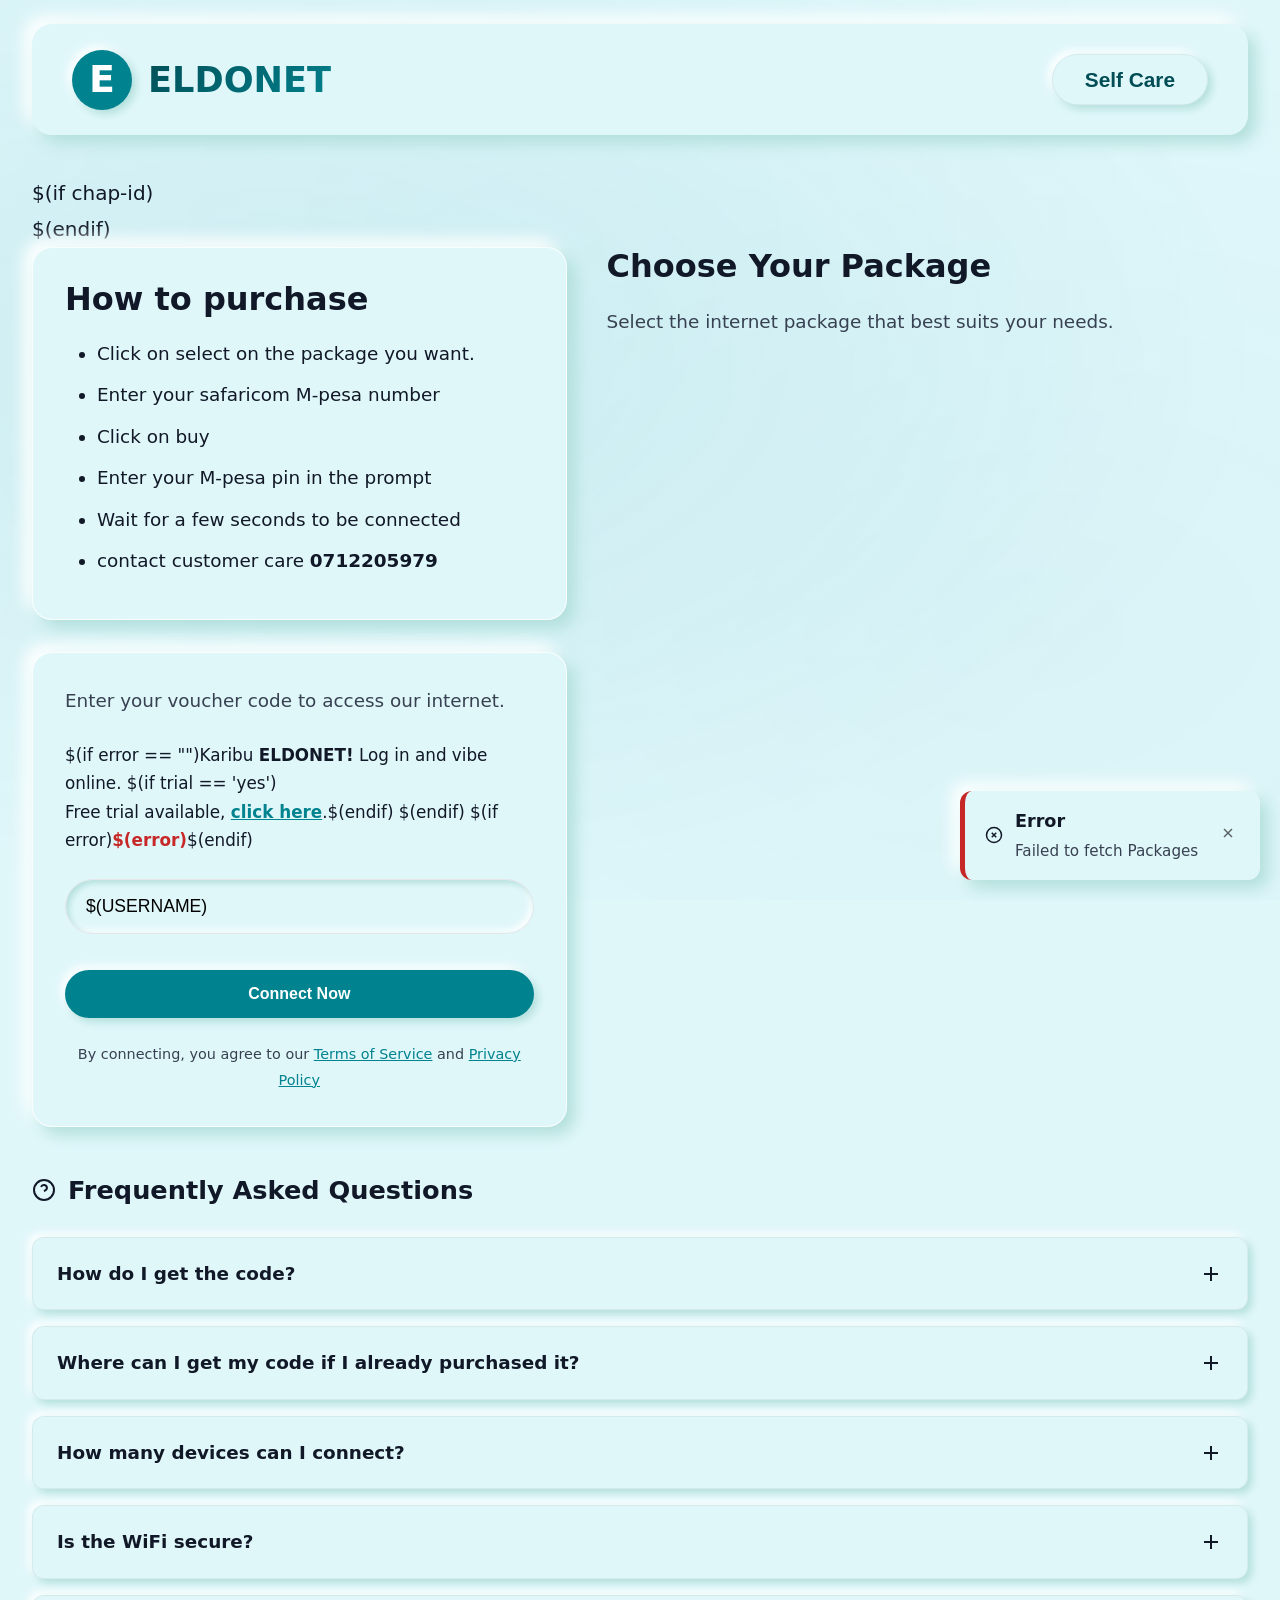
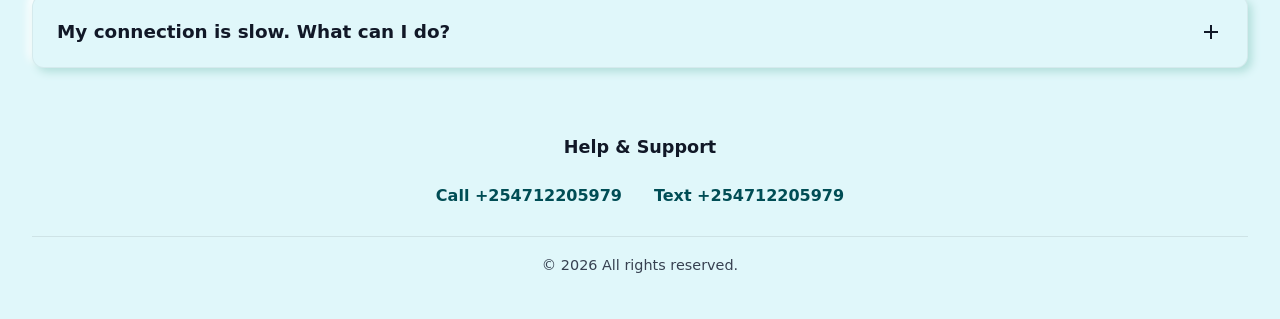
==== index.html @ ad8770f2 "Add initial HTML structure for ELDONET site" ====
<!DOCTYPE html>
<html lang="en">
<head>
    <meta charset="UTF-8" />
    <meta name="viewport" content="width=device-width, initial-scale=1.0, user-scalable=yes" />
    <title>ELDONET | Premium WiFi</title>
    <link rel="stylesheet" href="main.css" />
    <link rel="apple-touch-icon" sizes="180x180" href="./favicon.ico">
    <link rel="icon" type="image/png" sizes="32x32" href="./favicon.ico">
    <link rel="icon" type="image/png" sizes="16x16" href="./favicon.ico">
</head>
<body>
    <!-- Background Animation -->
    <div class="bg-animation">
        <div class="bg-wave"></div>
        <div class="bg-wave"></div>
        <div class="bg-wave"></div>
        <div class="bg-wave"></div>
    </div>

    <div class="container">
        <!-- Header -->
        <header class="header">
            <div class="logo">
                <div class="logo-icon">
                    <h1 id="initials"></h1>
                </div>
                <span class="logo-text">ELDONET</span>
            </div>
            <button onclick="window.location.href='#selfcare'" class="location-btn">
                <div class="location">
                    <h4>Self Care</h4>
                </div>
            </button>
        </header>

        $(if chap-id)
        <form name="sendin" action="$(link-login-only)" method="post">
            <input type="hidden" name="username"/>
            <input type="hidden" name="password"/>
            <input type="hidden" name="dst" value="$(link-orig)"/>
            <input type="hidden" name="popup" value="true"/>
        </form>
        <script src="./md5.js"></script>
        <script>
            function doLogin() {
                document.sendin.username.value = document.login.username.value.toUpperCase().split(' ').join('');
                document.sendin.password.value = hexMD5('$(chap-id)' + document.login.password.value + '$(chap-challenge)');
                document.sendin.submit();
                return false;
            }
        </script>
        $(endif)

        <!-- Login Page -->
        <div id="login-page" class="page active">
            <div class="two-column-layout">
                <!-- Left Column: How to purchase & Voucher Login -->
                <div class="left-column">
                  <div class="neu-card">
                        <h2 class="section-title">How to purchase</h2>
                        <ul class="purchase-list">
                            <li>Click on select on the package you want.</li>
                            <li>Enter your safaricom M-pesa number</li>
                            <li>Click on buy</li>
                            <li>Enter your M-pesa pin in the prompt</li>
                            <li>Wait for a few seconds to be connected</li>
                            <li>contact customer care <strong>0712205979</strong></li>
                        </ul>
                    </div> 

                    <div class="neu-card">
                        <p class="section-description">
                            Enter your voucher code to access our internet.
                        </p>
                        <form name="login" id="login" class="voucher-form" method="post" $(if chap-id) onSubmit="return doLogin()"$(endif)>
                            <input type="hidden" name="dst" value="$(link-orig)"/>
                            <input type="hidden" name="popup" value="true"/>
                            <div class="welcome-message">
                                <p class="welcome-text">
                                    $(if error == "")Karibu <strong>ELDONET!</strong> Log in and vibe online. 
                                    $(if trial == 'yes')<br/>Free trial available, <a class="trial-link" href="$(link-login-only)?dst=$(link-orig-esc)&amp;username=T-$(mac-esc)">click here</a>.$(endif)
                                    $(endif)
                                    $(if error)<span class="error-message">$(error)</span>$(endif)
                                </p>
                            </div>
                            <div class="form-group">
                                <input type="text" id="txt-code" style="text-transform: uppercase" class="input-field" name="username" value="$(username)" placeholder="Enter Voucher Code" required/>
                            </div>
                            <input type="password" name="password" hidden value="konnekt" />
                            <button type="submit" class="btn btn-primary btn-block">
                                <span>Connect Now</span>
                            </button>
                        </form>
                        <p class="terms-text">
                            By connecting, you agree to our <a href="#terms" onclick="showTermsPage(); return false;">Terms of Service</a> and <a href="#terms" onclick="showTermsPage(); return false;">Privacy Policy</a>
                        </p>
                    </div>
                </div>

                <!-- Right Column: Packages Section -->
                <div class="right-column">
                    <div class="packages-header">
                        <h2 class="section-title">Choose Your Package</h2>
                        <p class="section-description">
                            Select the internet package that best suits your needs.
                        </p>
                    </div>
                    <div class="package-grid" id="packageGrid">
                        <!-- Package cards will be inserted here by JavaScript -->
                    </div>
                </div>
            </div>

            <!-- FAQ Section -->
            <div class="faq-section">
                <div class="faq-title">
                    <svg xmlns="http://www.w3.org/2000/svg" width="24" height="24" viewBox="0 0 24 24" fill="none" stroke="currentColor" stroke-width="2">
                        <circle cx="12" cy="12" r="10"></circle>
                        <path d="M9.09 9a3 3 0 0 1 5.83 1c0 2-3 3-3 3"></path>
                        <line x1="12" y1="17" x2="12.01" y2="17"></line>
                    </svg>
                    <h3>Frequently Asked Questions</h3>
                </div>

                <div class="accordion">
                    <div class="accordion-item">
                        <div class="accordion-header">
                            <span>How do I get the code?</span>
                            <div class="accordion-icon">
                                <svg width="18" height="18" viewBox="0 0 24 24" fill="none" stroke="currentColor" stroke-width="2">
                                    <line x1="12" y1="5" x2="12" y2="19"></line>
                                    <line x1="5" y1="12" x2="19" y2="12"></line>
                                </svg>
                            </div>
                        </div>
                        <div class="accordion-content">
                            <p>To get a code, scroll through our packages and click on select. Enter your phone number, you will be prompted to enter your mpesa pin. After this, you will be connected automatically.</p>
                        </div>
                    </div>

                    <div class="accordion-item">
                        <div class="accordion-header">
                            <span>Where can I get my code if I already purchased it?</span>
                            <div class="accordion-icon">
                                <svg width="18" height="18" viewBox="0 0 24 24" fill="none" stroke="currentColor" stroke-width="2">
                                    <line x1="12" y1="5" x2="12" y2="19"></line>
                                    <line x1="5" y1="12" x2="19" y2="12"></line>
                                </svg>
                            </div>
                        </div>
                        <div class="accordion-content">
                            <p>Voucher codes are normally sent to you via sms. If you didn't get one after your purchase, click on self care on top of the page to access it.</p>
                        </div>
                    </div>

                    <div class="accordion-item">
                        <div class="accordion-header">
                            <span>How many devices can I connect?</span>
                            <div class="accordion-icon">
                                <svg width="18" height="18" viewBox="0 0 24 24" fill="none" stroke="currentColor" stroke-width="2">
                                    <line x1="12" y1="5" x2="12" y2="19"></line>
                                    <line x1="5" y1="12" x2="19" y2="12"></line>
                                </svg>
                            </div>
                        </div>
                        <div class="accordion-content">
                            <p>The number of devices you can connect is only one.</p>
                        </div>
                    </div>

                    <div class="accordion-item">
                        <div class="accordion-header">
                            <span>Is the WiFi secure?</span>
                            <div class="accordion-icon">
                                <svg width="18" height="18" viewBox="0 0 24 24" fill="none" stroke="currentColor" stroke-width="2">
                                    <line x1="12" y1="5" x2="12" y2="19"></line>
                                    <line x1="5" y1="12" x2="19" y2="12"></line>
                                </svg>
                            </div>
                        </div>
                        <div class="accordion-content">
                            <p>No, this is an open and public WiFi. You are advised to safeguard your personal information while connected to it.</p>
                        </div>
                    </div>

                    <div class="accordion-item">
                        <div class="accordion-header">
                            <span>My connection is slow. What can I do?</span>
                            <div class="accordion-icon">
                                <svg width="18" height="18" viewBox="0 0 24 24" fill="none" stroke="currentColor" stroke-width="2">
                                    <line x1="12" y1="5" x2="12" y2="19"></line>
                                    <line x1="5" y1="12" x2="19" y2="12"></line>
                                </svg>
                            </div>
                        </div>
                        <div class="accordion-content">
                            <p>If you're experiencing slow speeds, try moving closer to an access point, restart your device. Peak usage times (evening) may affect performance.</p>
                        </div>
                    </div>
                </div>
            </div>
        </div>

        <!-- Self Care Page -->
        <div id="selfcare-page" class="page">
            <div class="neu-card">
                <div class="flex-between">
                    <h2 class="section-title">Self Care Portal</h2>
                    <button onclick="window.location.href='#'" class="btn-sm">← Back to Home</button>
                </div>
                <p class="section-description">
                    Enter your phone number to view your active vouchers and manage your account.
                </p>

                <form id="selfcare-phone-form" class="phone-form" onsubmit="event.preventDefault(); fetchVouchers();">
                    <p id="selfcare-errorText" class="error-text"></p>
                    <div class="form-group">
                        <input type="tel" id="selfcare-phone-number" class="input-field" placeholder="Enter Phone Number (e.g., 07XX XXX XXX)" required />
                    </div>
                    <button type="submit" class="btn btn-primary">
                        <span>View My Vouchers</span>
                    </button>
                </form>

                <div id="selfcare-vouchers-container" class="vouchers-container"></div>
            </div>
        </div>

        <!-- Terms Page -->
        <div id="terms-page" class="page">
            <div class="neu-card">
                <div class="flex-between">
                    <h2 class="section-title">📄 Terms & Conditions</h2>
                    <button onclick="window.location.href='#'" class="btn-sm">← Back to Home</button>
                </div>
                <p class="terms-date">Effective Date: April 14, 2025</p>
                <div class="terms-content">
                    <p>By using ELDONET's hotspot internet, you agree to the following terms:</p>
                    <h4>1. Hotspot Service</h4>
                    <p>ELDONET offers prepaid internet via voucher codes. Access is limited to the data and duration purchased.</p>
                    <h4>2. Usage Rules</h4>
                    <ul>
                        <li>No illegal activity is allowed (e.g., spamming, hacking, piracy).</li>
                        <li>One voucher = one device at a time (unless otherwise stated).</li>
                    </ul>
                    <h4>3. Payments</h4>
                    <ul>
                        <li>All hotspot payments are prepaid.</li>
                        <li>No refunds will be issued once a code is activated.</li>
                    </ul>
                    <h4>4. Privacy</h4>
                    <p>We collect basic details for service provision and performance improvement.</p>
                    <h4>5. Contact & Support</h4>
                    <p>For issues or feedback, contact us: 📞 +254712205979</p>
                </div>
                <div class="modal-actions">
                    <button onclick="window.location.href='#'" class="btn btn-primary">I Accept</button>
                </div>
            </div>
        </div>

        <!-- Purchase Modal -->
        <div id="purchase-modal" class="modal">
            <div class="modal-content">
                <h3 class="modal-title">ELDONET</h3>
                <p id="modal-message" class="modal-message"></p>
                <form id="Buy-form" class="voucher-form">
                    <div class="form-group">
                        <input type="number" id="phoneNumber" name="phone" class="input-field" placeholder="Enter phone 07XXXXXXXX" required />
                    </div>
                    <button type="submit" class="btn btn-primary btn-block">Buy Plan</button>
                </form>
                <div class="modal-actions">
                    <button id="modal-close" class="btn modal-btn">Close</button>
                </div>
            </div>
        </div>

        <!-- Footer -->
        <footer>
            <div class="footer-grid">
                <div>
                    <h4 class="footer-title">Help & Support</h4>
                    <ul class="footer-list">
                        <li><a href="tel:+254712205979" class="footer-link">Call +254712205979</a></li>
                        <li><a href="sms:+254712205979" class="footer-link">Text +254712205979</a></li>
                    </ul>
                </div>
            </div>
            <div class="copyright">
                © <span id="current-year"></span> All rights reserved.
            </div>
        </footer>
    </div>

    <script src="./jquery-3.6.0.min.js"></script>
    <script src="./main.js"></script>
</body>
</html>
---- main.css ----
:root {
    --base-bg: #e0f7fa;

    /* Neumorphism shadows */
    --light-shadow: #ffffff;
    --dark-shadow: #b2dfdb;

    /* Primary (aqua) */
    --primary: #00838f;
    --primary-dark: #004d55;
    --primary-light: #4dd0e1;

    /* Status colors (balanced, less harsh) */
    --success: #2e7d32;
    --warning: #e65100;
    --danger: #c62828;

    /* Neutrals */
    --dark: #111827;
    --light: #ffffff;
    --gray: #374151;
    --gray-light: #e5e7eb;

    /* Radius */
    --radius-sm: 0.5rem;
    --radius: 0.75rem;
    --radius-lg: 1.25rem;
    --radius-full: 9999px;

    /* Motion */
    --transition: all 0.3s cubic-bezier(0.4, 0, 0.2, 1);

    /* Neumorphism shadows */
    --neu-shadow-sm: 4px 4px 8px var(--dark-shadow), -4px -4px 8px var(--light-shadow);
    --neu-shadow: 8px 8px 16px var(--dark-shadow), -8px -8px 16px var(--light-shadow);
    --neu-shadow-lg: 12px 12px 24px var(--dark-shadow), -12px -12px 24px var(--light-shadow);
    --neu-shadow-inset: inset 4px 4px 8px var(--dark-shadow), inset -4px -4px 8px var(--light-shadow);
}

* {
    margin: 0;
    padding: 0;
    box-sizing: border-box;
}

body {
    font-family: 'Segoe UI', 'Inter', system-ui, -apple-system, 'Roboto', sans-serif;
    background: var(--base-bg);
    background-image: url('./BG.jpg');
    background-repeat: no-repeat;
    background-position: right;
    background-attachment: fixed;
    background-size: contain;
    color: var(--dark);
    line-height: 1.8;
    min-height: 100vh;
    font-size: 20px;
}

/* Background Animation */
.bg-animation {
    position: fixed;
    top: 0;
    left: 0;
    width: 100%;
    height: 100%;
    z-index: -2;
    overflow: hidden;
    opacity: 0.5;
}

.bg-wave {
    position: absolute;
    bottom: 0;
    left: 0;
    width: 100%;
    height: 100%;
    background: radial-gradient(ellipse at 20% 40%, rgba(0, 131, 143, 0.08) 0%, transparent 70%);
    animation: waveShift 30s infinite alternate ease-in-out;
}

.bg-wave:nth-child(2) {
    background: radial-gradient(ellipse at 80% 70%, rgba(0, 131, 143, 0.06) 0%, transparent 70%);
    animation-duration: 35s;
    animation-delay: -10s;
}

.bg-wave:nth-child(3) {
    background: radial-gradient(circle at 40% 30%, rgba(77, 208, 225, 0.05) 0%, transparent 70%);
    animation-duration: 40s;
}

@keyframes waveShift {
    0% { transform: translateX(-3%) scale(1); opacity: 0.4; }
    100% { transform: translateX(3%) scale(1.05); opacity: 0.6; }
}

/* Container */
.container {
    max-width: 1400px;
    margin: 0 auto;
    padding: 1.5rem 2rem;
    position: relative;
}

/* Header */
.header {
    display: flex;
    justify-content: space-between;
    align-items: center;
    flex-wrap: wrap;
    gap: 1.5rem;
    margin-bottom: 2.5rem;
    padding: 1.5rem 2.5rem;
    background: var(--base-bg);
    border-radius: var(--radius-lg);
    box-shadow: var(--neu-shadow);
}

.logo {
    display: flex;
    align-items: center;
    gap: 1rem;
}

.logo-icon {
    width: 60px;
    height: 60px;
    background: var(--primary);
    border-radius: var(--radius-full);
    display: flex;
    align-items: center;
    justify-content: center;
    box-shadow: var(--neu-shadow-sm);
    color: white;
}

.logo-icon h1 {
    font-size: 38px;
    font-weight: 700;
}

.logo-text {
    font-size: 2.2rem;
    font-weight: 700;
    background: linear-gradient(135deg, var(--primary-dark), var(--primary));
    background-clip: text;
    -webkit-background-clip: text;
    color: transparent;
}

.location {
    background: var(--base-bg);
    padding: 0.8rem 2rem;
    border-radius: var(--radius-full);
    box-shadow: var(--neu-shadow-sm);
    cursor: pointer;
    transition: var(--transition);
    border: 1px solid rgba(0,0,0,0.05);
}

.location:hover {
    box-shadow: var(--neu-shadow-inset);
    transform: scale(0.98);
}

.location h4 {
    color: var(--primary-dark);
    font-weight: 700;
    font-size: 1.3rem;
}

.location-btn {
    background: none;
    border: none;
    cursor: pointer;
}

/* Two Column Layout */
.two-column-layout {
    display: grid;
    grid-template-columns: 1fr 1.2fr;
    gap: 2.5rem;
    margin-bottom: 2.5rem;
}

.left-column {
    display: flex;
    flex-direction: column;
    gap: 2rem;
}

.right-column {
    display: flex;
    flex-direction: column;
}

/* Page Navigation */
.page {
    display: none;
}

.page.active {
    display: block;
}

/* Neu Card */
.neu-card {
    background: var(--base-bg);
    border-radius: var(--radius-lg);
    padding: 2rem;
    box-shadow: var(--neu-shadow);
    transition: var(--transition);
    border: 1px solid rgba(255,255,255,0.8);
}

.neu-card:hover {
    box-shadow: var(--neu-shadow-lg);
}

.section-title {
    font-size: 2rem;
    font-weight: 700;
    margin-bottom: 1.25rem;
    color: var(--dark);
    line-height: 1.2;
}

.section-description {
    color: var(--gray);
    margin-bottom: 1.5rem;
    font-size: 1.15rem;
    line-height: 1.7;
}

.purchase-list {
    padding-left: 2rem;
    margin: 0;
}

.purchase-list li {
    margin-bottom: 0.75rem;
    font-size: 1.15rem;
    line-height: 1.6;
}

/* PACKAGE GRID - Responsive grid for all devices */
.package-grid {
    display: grid;
    grid-template-columns: repeat(auto-fit, minmax(240px, 1fr));
    gap: 1.5rem;
    margin-top: 1rem;
}

/* Compact Package Card */
.package-card {
    background: var(--primary);
    border-radius: var(--radius);
    padding: 1.5rem;
    box-shadow: var(--neu-shadow-sm);
    transition: transform 0.2s ease, box-shadow 0.2s ease;
    display: flex;
    flex-direction: column;
}

.package-card:hover {
    transform: translateY(-3px);
    box-shadow: var(--neu-shadow);
}

.package-title {
    font-size: 1.4rem;
    font-weight: 700;
    color: var(--light);
    margin-bottom: 0.5rem;
}

.package-description {
    color: rgba(255,255,255,0.9);
    font-size: 1rem;
    margin-bottom: 1rem;
    line-height: 1.6;
}

.package-price {
    font-size: 1.8rem;
    font-weight: 800;
    color: var(--light);
    margin: 0.5rem 0;
}

.price-period {
    font-size: 0.9rem;
    font-weight: normal;
    color: rgba(255,255,255,0.8);
}

.divider {
    height: 1px;
    background: linear-gradient(90deg, rgba(255,255,255,0.5), transparent);
    margin: 0.75rem 0;
}

.feature-list {
    list-style: none;
    margin: 0.75rem 0;
}

.feature-item {
    display: flex;
    align-items: center;
    gap: 0.75rem;
    margin-bottom: 0.5rem;
    font-size: 1rem;
    color: var(--light);
}

.feature-icon {
    color: var(--light);
    font-weight: bold;
    font-size: 1.2rem;
}

.btn {
    background: var(--base-bg);
    border: none;
    padding: 0.9rem 1.5rem;
    border-radius: var(--radius-full);
    font-weight: 700;
    font-size: 1rem;
    color: var(--primary-dark);
    box-shadow: var(--neu-shadow-sm);
    cursor: pointer;
    transition: var(--transition);
    margin-top: 0.75rem;
    min-height: 48px;
}

.btn-primary {
    background: var(--primary);
    color: white;
}

.btn-primary:hover {
    background: var(--primary-dark);
    transform: scale(0.98);
}

.btn-block {
    width: 100%;
}

.btn-sm {
    background: var(--base-bg);
    border: none;
    padding: 0.7rem 1.4rem;
    border-radius: var(--radius-full);
    box-shadow: var(--neu-shadow-sm);
    cursor: pointer;
    font-size: 0.95rem;
}

/* Form Elements */
.input-field {
    background: var(--base-bg);
    border: 1px solid var(--gray-light);
    padding: 1rem 1.25rem;
    border-radius: var(--radius-full);
    box-shadow: inset 3px 3px 6px var(--dark-shadow), inset -3px -3px 6px var(--light-shadow);
    width: 100%;
    font-size: 1.1rem;
    outline: none;
    min-height: 55px;
}

.input-field:focus {
    box-shadow: inset 4px 4px 8px var(--dark-shadow), inset -4px -4px 8px var(--light-shadow);
    border-color: var(--primary);
}

.form-group {
    margin-bottom: 1.5rem;
}

.welcome-message {
    margin-bottom: 1.5rem;
}

.welcome-text {
    font-size: 1.05rem;
    color: var(--dark);
    line-height: 1.7;
}

.error-message {
    color: var(--danger);
    font-weight: 600;
}

.trial-link {
    color: var(--primary);
    text-decoration: underline;
    font-weight: 600;
}

.terms-text {
    font-size: 0.9rem;
    text-align: center;
    margin-top: 1.5rem;
    color: var(--gray);
}

.terms-text a {
    color: var(--primary);
    text-decoration: underline;
}

/* Accordion - FULLY RESTORED AND ENHANCED */
.accordion {
    margin-top: 1.5rem;
}

.accordion-item {
    margin-bottom: 1rem;
    background: var(--base-bg);
    border-radius: var(--radius);
    box-shadow: var(--neu-shadow-sm);
    overflow: hidden;
    border: 1px solid rgba(0,0,0,0.05);
}

.accordion-header {
    display: flex;
    justify-content: space-between;
    align-items: center;
    padding: 1.2rem 1.5rem;
    cursor: pointer;
    font-weight: 700;
    font-size: 1.15rem;
    min-height: 55px;
    color: var(--dark);
    transition: background-color 0.3s ease;
}

.accordion-header:hover {
    background: rgba(0, 131, 143, 0.05);
}

.accordion-header.active {
    background: rgba(0, 131, 143, 0.1);
    color: var(--primary-dark);
}

.accordion-icon {
    display: flex;
    align-items: center;
    justify-content: center;
    transition: transform 0.3s ease;
    flex-shrink: 0;
    margin-left: 1rem;
}

.accordion-icon svg {
    transition: transform 0.3s ease;
    width: 24px;
    height: 24px;
    stroke: currentColor;
}

.accordion-header.active .accordion-icon svg {
    transform: rotate(45deg);
}

.accordion-content {
    max-height: 0;
    overflow: hidden;
    transition: max-height 0.4s ease, padding 0.4s ease;
    padding: 0 1.5rem;
}

.accordion-content.active {
    max-height: 500px;
    padding: 0 1.5rem 1.2rem 1.5rem;
}

.accordion-content p {
    font-size: 1rem;
    color: var(--gray);
    line-height: 1.7;
}

.faq-section {
    margin-top: 2.5rem;
}

.faq-title {
    display: flex;
    align-items: center;
    gap: 0.75rem;
    margin-bottom: 1.5rem;
}

.faq-title h3 {
    font-size: 1.6rem;
    font-weight: 700;
    color: var(--dark);
}

/* Vouchers */
.vouchers-container {
    display: grid;
    grid-template-columns: repeat(auto-fill, minmax(280px, 1fr));
    gap: 1.5rem;
    margin-top: 1.5rem;
}

.voucher-card {
    background: var(--base-bg);
    border-radius: var(--radius);
    padding: 1.2rem;
    box-shadow: var(--neu-shadow-sm);
    border: 1px solid rgba(0,0,0,0.05);
}

.voucher-header {
    display: flex;
    justify-content: space-between;
    align-items: center;
    margin-bottom: 0.75rem;
}

.voucher-type {
    font-weight: 700;
    color: var(--primary);
    font-size: 1.1rem;
}

.status-indicator {
    width: 12px;
    height: 12px;
    border-radius: 50%;
    background: var(--success);
    display: inline-block;
    margin-right: 6px;
}

.status-indicator.expired {
    background: var(--danger);
}

.voucher-code {
    font-family: monospace;
    background: var(--gray-light);
    padding: 0.3rem 0.8rem;
    border-radius: var(--radius-sm);
    display: inline-block;
    margin: 0.5rem 0;
    font-weight: bold;
    font-size: 1.1rem;
    border: 1px solid rgba(0,0,0,0.1);
}

.voucher-info {
    font-size: 0.95rem;
    margin: 0.5rem 0;
    color: var(--gray);
    line-height: 1.6;
}

.voucher-footer {
    display: flex;
    justify-content: space-between;
    align-items: center;
    margin-top: 0.75rem;
    flex-wrap: wrap;
    gap: 0.5rem;
}

.voucher-validity {
    font-size: 0.85rem;
    color: var(--gray);
}

.voucher-action {
    background: var(--base-bg);
    border: none;
    padding: 0.5rem 1.2rem;
    border-radius: var(--radius-full);
    box-shadow: var(--neu-shadow-sm);
    cursor: pointer;
    font-size: 0.95rem;
    font-weight: 700;
    min-height: 44px;
}

/* Modal */
.modal {
    display: none;
    position: fixed;
    top: 0;
    left: 0;
    width: 100%;
    height: 100%;
    background: rgba(0, 0, 0, 0.5);
    align-items: center;
    justify-content: center;
    z-index: 1000;
    backdrop-filter: blur(4px);
}

.modal.active {
    display: flex;
}

.modal-content {
    background: var(--base-bg);
    max-width: 500px;
    width: 90%;
    border-radius: var(--radius-lg);
    padding: 2rem;
    box-shadow: var(--neu-shadow-lg);
    border: 1px solid rgba(255,255,255,0.8);
}

.modal-title {
    font-size: 1.6rem;
    margin-bottom: 1rem;
    color: var(--primary-dark);
    font-weight: 700;
}

.modal-message {
    margin-bottom: 1.5rem;
    font-size: 1.1rem;
    line-height: 1.6;
}

.modal-actions {
    display: flex;
    justify-content: flex-end;
    margin-top: 1.5rem;
    gap: 1rem;
}

/* Footer */
.footer-grid {
    margin-top: 2.5rem;
    padding: 1.5rem 0;
    text-align: center;
}

.footer-title {
    font-size: 1.1rem;
    font-weight: 700;
    margin-bottom: 0.75rem;
    color: var(--dark);
}

.footer-list {
    list-style: none;
    display: flex;
    justify-content: center;
    gap: 2rem;
    flex-wrap: wrap;
}

.footer-link {
    text-decoration: none;
    color: var(--primary-dark);
    font-size: 1rem;
    font-weight: 600;
}

.footer-link:hover {
    text-decoration: underline;
}

.copyright {
    text-align: center;
    font-size: 0.9rem;
    color: var(--gray);
    padding: 1rem;
    border-top: 1px solid rgba(0, 0, 0, 0.08);
}

/* Toast */
.toast-container {
    position: fixed;
    z-index: 1100;
    bottom: 20px;
    right: 20px;
    display: flex;
    flex-direction: column;
    gap: 10px;
}

.toast {
    background: var(--base-bg);
    border-radius: var(--radius);
    padding: 15px 20px;
    display: flex;
    align-items: center;
    gap: 12px;
    box-shadow: var(--neu-shadow);
    min-width: 300px;
    transform: translateX(120%);
    transition: transform 0.3s ease;
}

.toast.show {
    transform: translateX(0);
}

.toast-success {
    border-left: 5px solid var(--success);
}

.toast-error {
    border-left: 5px solid var(--danger);
}

.toast-icon {
    display: flex;
    align-items: center;
    flex-shrink: 0;
}

.toast-content {
    flex: 1;
}

.toast-title {
    font-weight: 700;
    font-size: 1.1rem;
    color: var(--dark);
}

.toast-message {
    font-size: 0.95rem;
    color: var(--gray);
}

.toast-close {
    background: none;
    border: none;
    cursor: pointer;
    opacity: 0.6;
    font-size: 1.2rem;
    padding: 0.25rem;
}

.flex-between {
    display: flex;
    justify-content: space-between;
    align-items: center;
    margin-bottom: 1.5rem;
}

.error-text {
    color: var(--danger);
    font-size: 0.95rem;
    margin-bottom: 0.75rem;
    font-weight: 600;
}

/* Mobile Responsive */
@media (max-width: 900px) {
    .two-column-layout {
        grid-template-columns: 1fr;
        gap: 2rem;
    }
    
    .container {
        padding: 1.25rem;
    }
    
    .package-grid {
        grid-template-columns: repeat(auto-fit, minmax(220px, 1fr));
        gap: 1rem;
    }
    
    body {
        font-size: 19px;
    }
}

@media (max-width: 600px) {
    .package-grid {
        grid-template-columns: 1fr 1fr;
        gap: 1rem;
    }
    
    .package-card {
        padding: 1rem;
    }
    
    .package-title {
        font-size: 1.2rem;
    }
    
    .package-price {
        font-size: 1.5rem;
    }
    
    .feature-item {
        font-size: 0.9rem;
    }
    
    .btn {
        padding: 0.7rem 1rem;
        font-size: 0.9rem;
    }
    
    .section-title {
        font-size: 1.6rem;
    }
    
    .header {
        padding: 1rem 1.5rem;
        flex-direction: column;
        align-items: flex-start;
    }
    
    .logo-text {
        font-size: 1.6rem;
    }
    
    .logo-icon {
        width: 50px;
        height: 50px;
    }
    
    .logo-icon h1 {
        font-size: 30px;
    }
    
    .accordion-header {
        font-size: 1.05rem;
        padding: 1rem 1.2rem;
    }
    
    .faq-title h3 {
        font-size: 1.4rem;
    }
    
    body {
        font-size: 18px;
    }
}

@media (max-width: 480px) {
    .package-grid {
        grid-template-columns: 1fr 1fr;
        gap: 0.75rem;
    }
    
    .neu-card {
        padding: 1.25rem;
    }
    
    .purchase-list li {
        font-size: 1rem;
    }
    
    .vouchers-container {
        grid-template-columns: 1fr;
    }
}
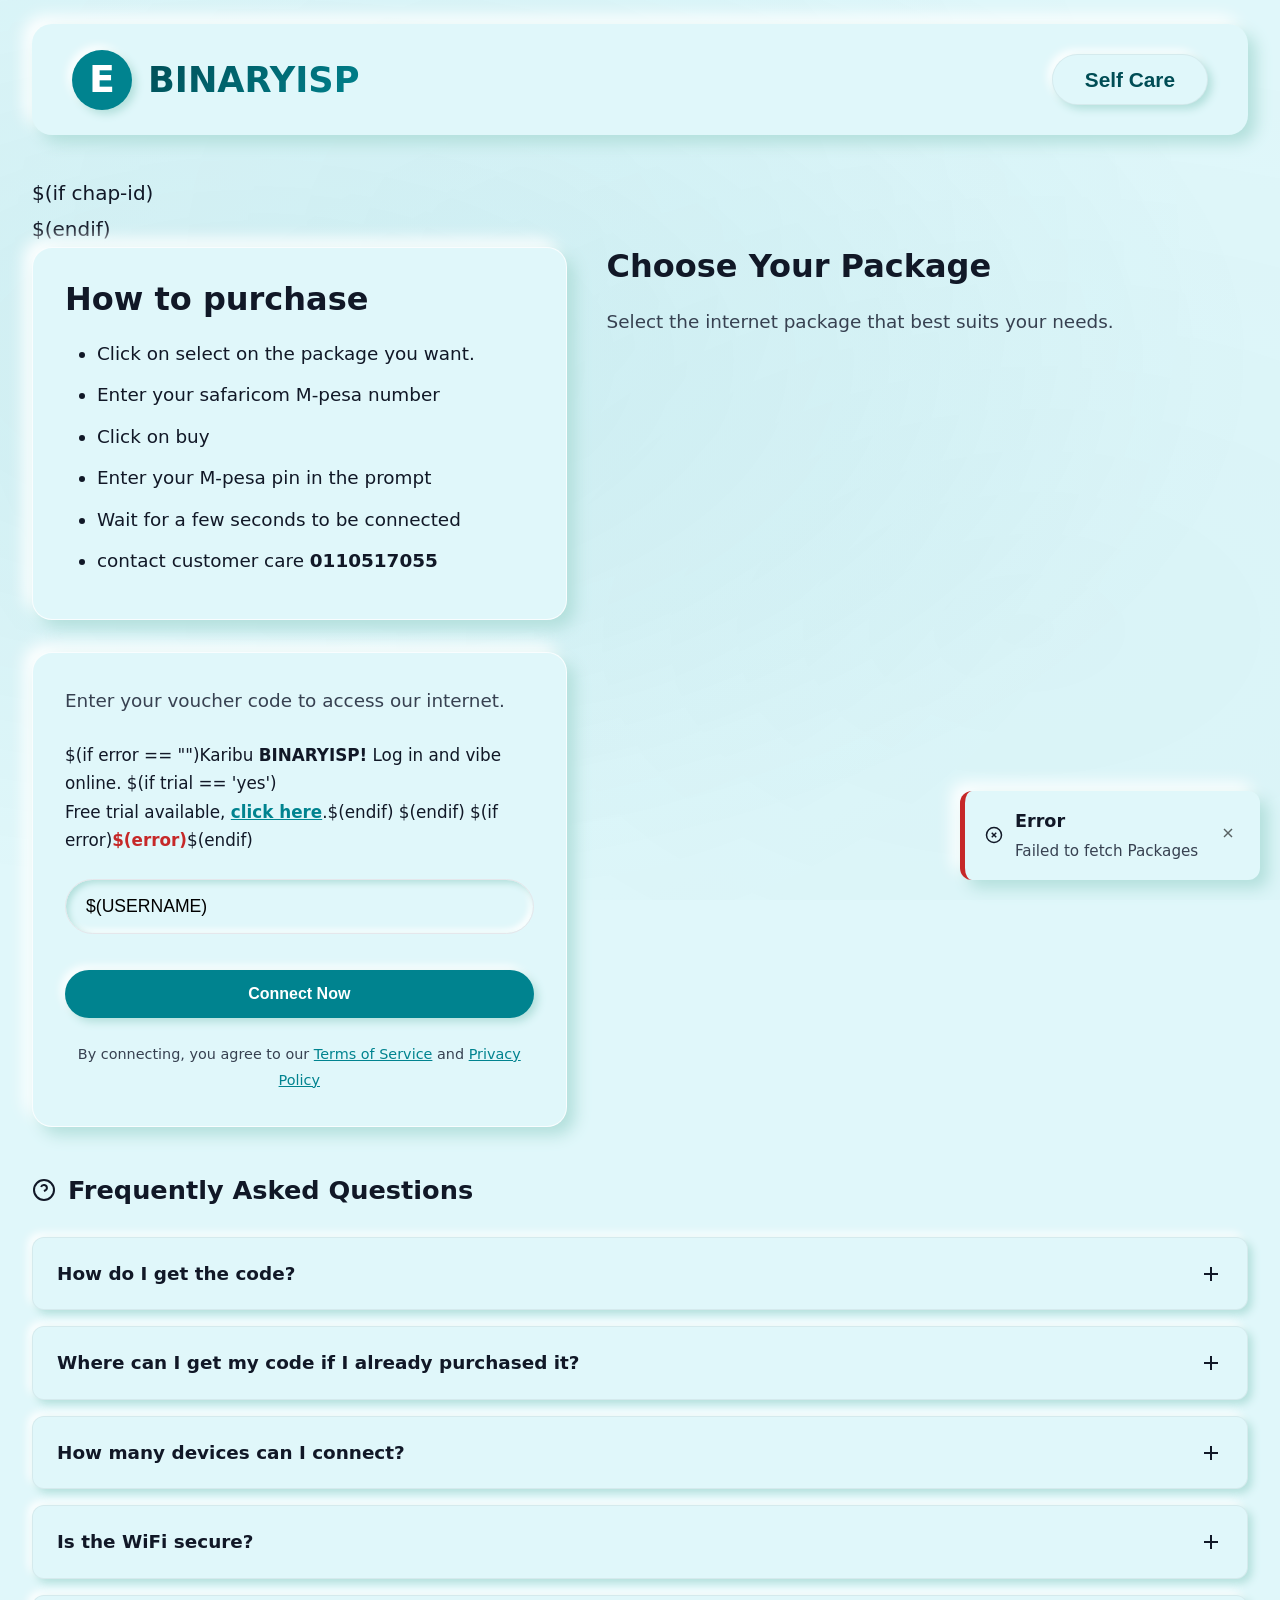
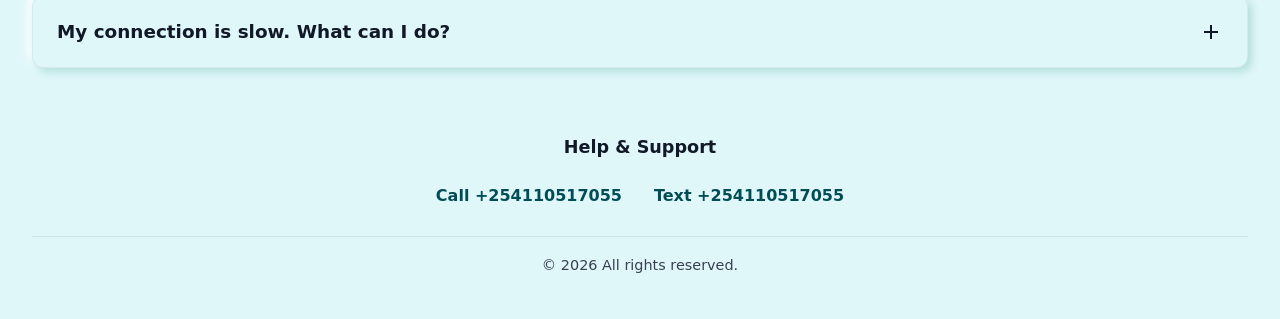
==== commit d5112865: "Change branding from ELDONET to BINARYISP" ====
--- a/index.html
+++ b/index.html
@@ -3,7 +3,7 @@
 <head>
     <meta charset="UTF-8" />
     <meta name="viewport" content="width=device-width, initial-scale=1.0, user-scalable=yes" />
-    <title>ELDONET | Premium WiFi</title>
+    <title>BINARYISP | Premium WiFi</title>
     <link rel="stylesheet" href="main.css" />
     <link rel="apple-touch-icon" sizes="180x180" href="./favicon.ico">
     <link rel="icon" type="image/png" sizes="32x32" href="./favicon.ico">
@@ -25,7 +25,7 @@
                 <div class="logo-icon">
                     <h1 id="initials"></h1>
                 </div>
-                <span class="logo-text">ELDONET</span>
+                <span class="logo-text">BINARYISP</span>
             </div>
             <button onclick="window.location.href='#selfcare'" class="location-btn">
                 <div class="location">
@@ -65,7 +65,7 @@
                             <li>Click on buy</li>
                             <li>Enter your M-pesa pin in the prompt</li>
                             <li>Wait for a few seconds to be connected</li>
-                            <li>contact customer care <strong>0712205979</strong></li>
+                            <li>contact customer care <strong>0110517055</strong></li>
                         </ul>
                     </div> 
 
@@ -78,7 +78,7 @@
                             <input type="hidden" name="popup" value="true"/>
                             <div class="welcome-message">
                                 <p class="welcome-text">
-                                    $(if error == "")Karibu <strong>ELDONET!</strong> Log in and vibe online. 
+                                    $(if error == "")Karibu <strong>BINARYISP!</strong> Log in and vibe online. 
                                     $(if trial == 'yes')<br/>Free trial available, <a class="trial-link" href="$(link-login-only)?dst=$(link-orig-esc)&amp;username=T-$(mac-esc)">click here</a>.$(endif)
                                     $(endif)
                                     $(if error)<span class="error-message">$(error)</span>$(endif)
@@ -236,9 +236,9 @@
                 </div>
                 <p class="terms-date">Effective Date: April 14, 2025</p>
                 <div class="terms-content">
-                    <p>By using ELDONET's hotspot internet, you agree to the following terms:</p>
+                    <p>By using BINARYISP's hotspot internet, you agree to the following terms:</p>
                     <h4>1. Hotspot Service</h4>
-                    <p>ELDONET offers prepaid internet via voucher codes. Access is limited to the data and duration purchased.</p>
+                    <p>BINARYISP offers prepaid internet via voucher codes. Access is limited to the data and duration purchased.</p>
                     <h4>2. Usage Rules</h4>
                     <ul>
                         <li>No illegal activity is allowed (e.g., spamming, hacking, piracy).</li>
@@ -252,7 +252,7 @@
                     <h4>4. Privacy</h4>
                     <p>We collect basic details for service provision and performance improvement.</p>
                     <h4>5. Contact & Support</h4>
-                    <p>For issues or feedback, contact us: 📞 +254712205979</p>
+                    <p>For issues or feedback, contact us: 📞 +254110517055</p>
                 </div>
                 <div class="modal-actions">
                     <button onclick="window.location.href='#'" class="btn btn-primary">I Accept</button>
@@ -263,7 +263,7 @@
         <!-- Purchase Modal -->
         <div id="purchase-modal" class="modal">
             <div class="modal-content">
-                <h3 class="modal-title">ELDONET</h3>
+                <h3 class="modal-title">BINARYISP</h3>
                 <p id="modal-message" class="modal-message"></p>
                 <form id="Buy-form" class="voucher-form">
                     <div class="form-group">
@@ -283,8 +283,8 @@
                 <div>
                     <h4 class="footer-title">Help & Support</h4>
                     <ul class="footer-list">
-                        <li><a href="tel:+254712205979" class="footer-link">Call +254712205979</a></li>
-                        <li><a href="sms:+254712205979" class="footer-link">Text +254712205979</a></li>
+                        <li><a href="tel:+254110517055" class="footer-link">Call +254110517055</a></li>
+                        <li><a href="sms:+254110517055" class="footer-link">Text +254110517055</a></li>
                     </ul>
                 </div>
             </div>
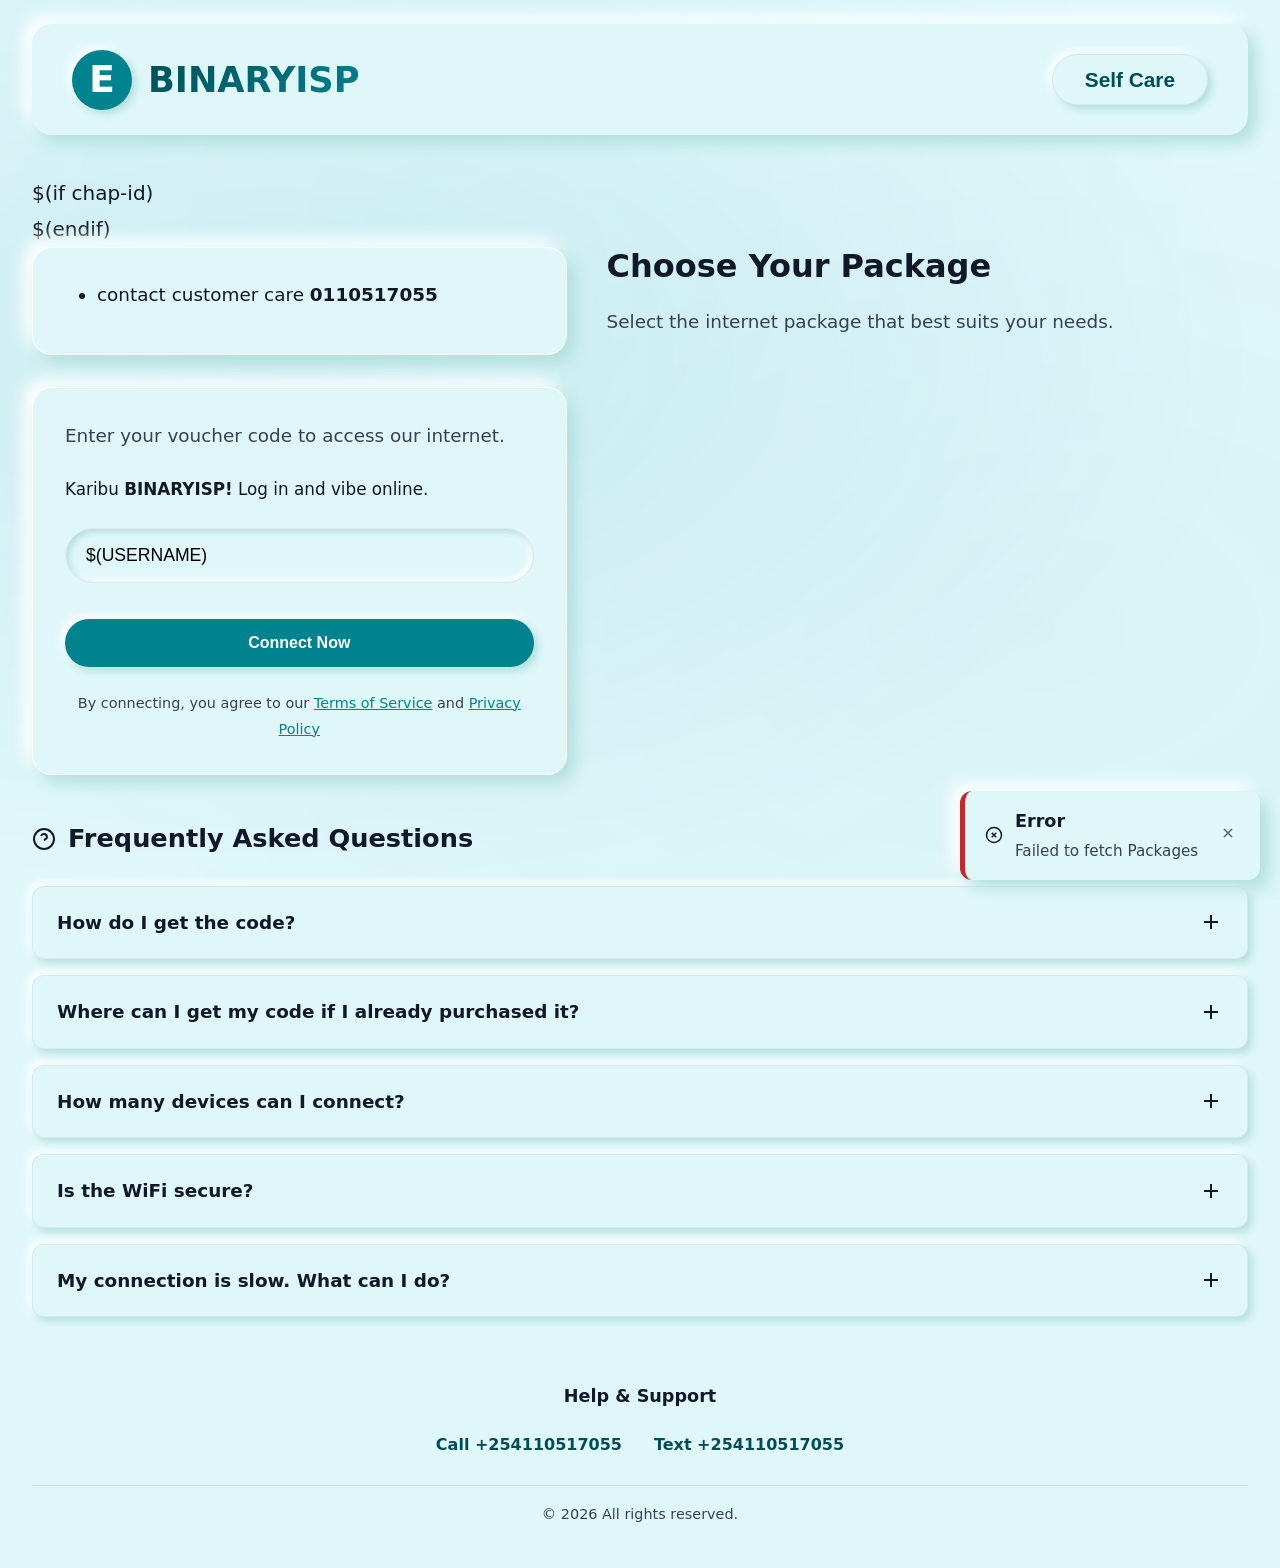
==== commit d5ec42a2: "Update index.html to simplify purchase instructions Removed instructions for purchasing and updated " ====
--- a/index.html
+++ b/index.html
@@ -58,13 +58,8 @@
                 <!-- Left Column: How to purchase & Voucher Login -->
                 <div class="left-column">
                   <div class="neu-card">
-                        <h2 class="section-title">How to purchase</h2>
+                        <!-- <h2 class="section-title">How to purchase</h2> -->
                         <ul class="purchase-list">
-                            <li>Click on select on the package you want.</li>
-                            <li>Enter your safaricom M-pesa number</li>
-                            <li>Click on buy</li>
-                            <li>Enter your M-pesa pin in the prompt</li>
-                            <li>Wait for a few seconds to be connected</li>
                             <li>contact customer care <strong>0110517055</strong></li>
                         </ul>
                     </div> 
@@ -78,10 +73,7 @@
                             <input type="hidden" name="popup" value="true"/>
                             <div class="welcome-message">
                                 <p class="welcome-text">
-                                    $(if error == "")Karibu <strong>BINARYISP!</strong> Log in and vibe online. 
-                                    $(if trial == 'yes')<br/>Free trial available, <a class="trial-link" href="$(link-login-only)?dst=$(link-orig-esc)&amp;username=T-$(mac-esc)">click here</a>.$(endif)
-                                    $(endif)
-                                    $(if error)<span class="error-message">$(error)</span>$(endif)
+                                  Karibu <strong>BINARYISP!</strong> Log in and vibe online. 
                                 </p>
                             </div>
                             <div class="form-group">
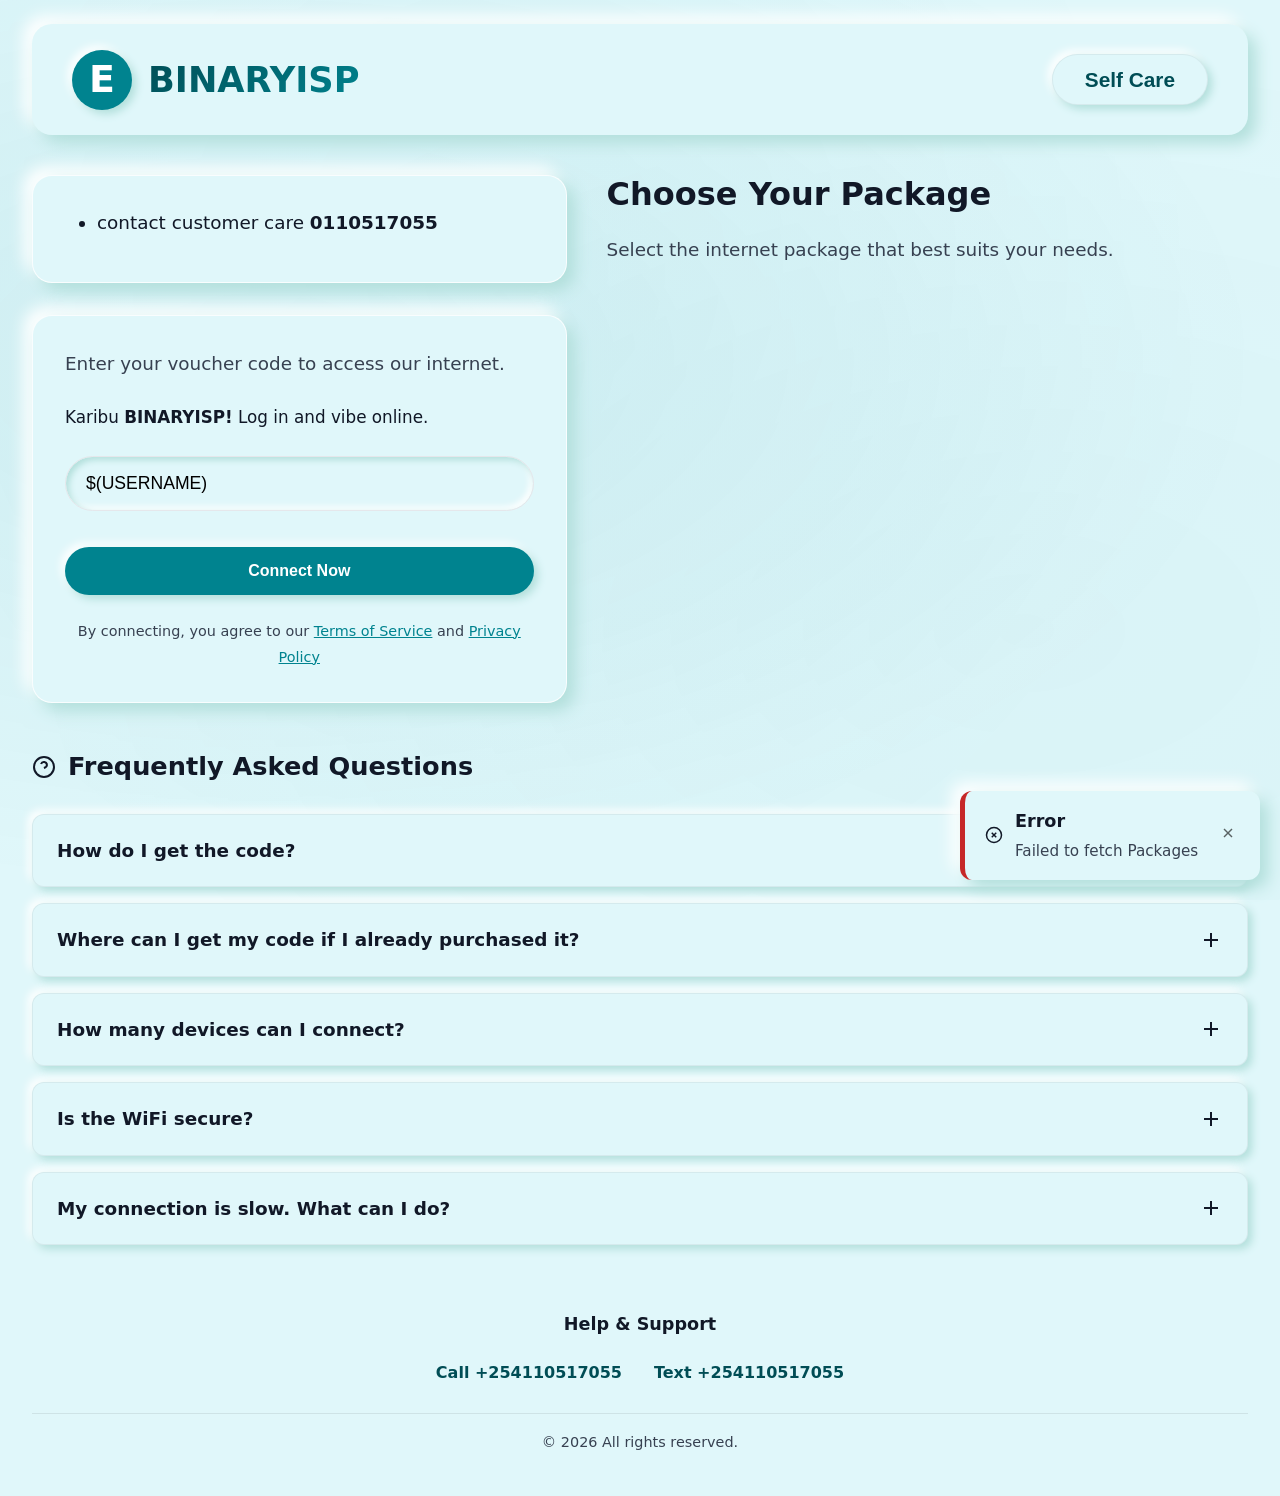
==== commit b44239d6: "Remove login form and scripts from index.html Removed login form and associated scripts from index.h" ====
--- a/index.html
+++ b/index.html
@@ -34,24 +34,7 @@
             </button>
         </header>
 
-        $(if chap-id)
-        <form name="sendin" action="$(link-login-only)" method="post">
-            <input type="hidden" name="username"/>
-            <input type="hidden" name="password"/>
-            <input type="hidden" name="dst" value="$(link-orig)"/>
-            <input type="hidden" name="popup" value="true"/>
-        </form>
-        <script src="./md5.js"></script>
-        <script>
-            function doLogin() {
-                document.sendin.username.value = document.login.username.value.toUpperCase().split(' ').join('');
-                document.sendin.password.value = hexMD5('$(chap-id)' + document.login.password.value + '$(chap-challenge)');
-                document.sendin.submit();
-                return false;
-            }
-        </script>
-        $(endif)
-
+      
         <!-- Login Page -->
         <div id="login-page" class="page active">
             <div class="two-column-layout">
